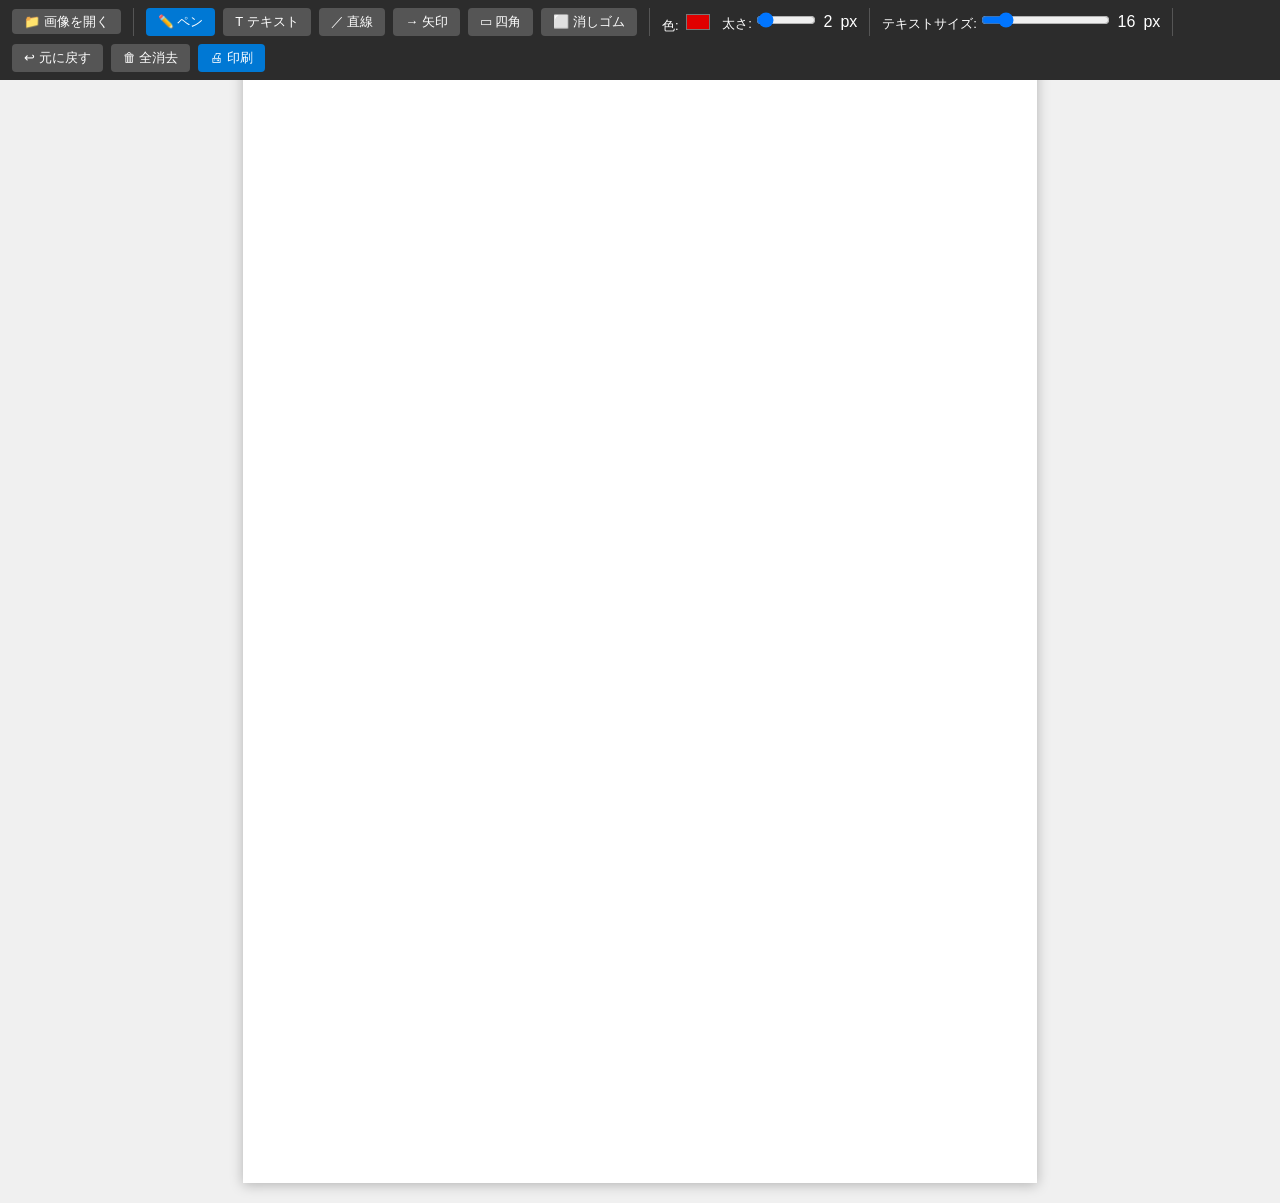
==== floor-plan-memo.html @ 285d6511 "Add A4 floor plan memo form with drawing tools A4サイズの間取り図メモページを追加。画像アップロード、ペン・テキスト・直線・矢印・四角ツール、色・太さ調" ====
<!DOCTYPE html>
<html lang="ja">
<head>
  <meta charset="utf-8">
  <meta name="viewport" content="width=device-width, initial-scale=1.0">
  <title>間取り図メモ</title>
  <style>
    * { box-sizing: border-box; margin: 0; padding: 0; }

    body {
      font-family: 'Helvetica Neue', Arial, sans-serif;
      background: #f0f0f0;
    }

    /* ツールバー（印刷時は非表示） */
    #toolbar {
      position: fixed;
      top: 0; left: 0; right: 0;
      z-index: 100;
      background: #2c2c2c;
      color: #fff;
      display: flex;
      align-items: center;
      gap: 8px;
      padding: 8px 12px;
      flex-wrap: wrap;
    }

    #toolbar label {
      font-size: 13px;
      white-space: nowrap;
    }

    #toolbar input[type="file"] { display: none; }

    .btn {
      padding: 5px 12px;
      border: none;
      border-radius: 4px;
      cursor: pointer;
      font-size: 13px;
      background: #555;
      color: #fff;
      white-space: nowrap;
    }
    .btn:hover { background: #777; }
    .btn.active { background: #0078d4; }

    .sep { width: 1px; height: 28px; background: #555; margin: 0 4px; }

    #colorPicker {
      width: 32px; height: 28px;
      border: none; border-radius: 4px;
      cursor: pointer; padding: 2px;
      background: none;
    }

    #penSize {
      width: 60px;
    }

    #textInput {
      position: fixed;
      display: none;
      z-index: 200;
      border: 2px dashed #0078d4;
      background: rgba(255,255,255,0.85);
      font-size: 14px;
      padding: 2px 4px;
      min-width: 80px;
      outline: none;
      border-radius: 2px;
    }

    /* A4キャンバス領域 */
    #canvasWrapper {
      margin: 60px auto 20px;
      width: 794px; /* A4 96dpi */
      position: relative;
      background: #fff;
      box-shadow: 0 2px 12px rgba(0,0,0,0.25);
    }

    canvas {
      display: block;
      cursor: crosshair;
    }

    /* 印刷スタイル */
    @media print {
      @page {
        size: A4 portrait;
        margin: 0;
      }

      body { background: #fff; }

      #toolbar, #textInput { display: none !important; }

      #canvasWrapper {
        margin: 0;
        box-shadow: none;
        width: 100%;
      }

      canvas {
        width: 100% !important;
        height: auto !important;
      }
    }
  </style>
</head>
<body>

<div id="toolbar">
  <label>
    <input type="file" id="fileInput" accept="image/*">
    <span class="btn" onclick="document.getElementById('fileInput').click()">📁 画像を開く</span>
  </label>

  <div class="sep"></div>

  <button class="btn active" id="btnPen" onclick="setTool('pen')">✏️ ペン</button>
  <button class="btn" id="btnText" onclick="setTool('text')">T テキスト</button>
  <button class="btn" id="btnLine" onclick="setTool('line')">／ 直線</button>
  <button class="btn" id="btnArrow" onclick="setTool('arrow')">→ 矢印</button>
  <button class="btn" id="btnRect" onclick="setTool('rect')">▭ 四角</button>
  <button class="btn" id="btnEraser" onclick="setTool('eraser')">⬜ 消しゴム</button>

  <div class="sep"></div>

  <label>色: <input type="color" id="colorPicker" value="#e00000"></label>
  <label>太さ: <input type="range" id="penSize" min="1" max="20" value="2"></label>
  <span id="sizeVal">2</span>px

  <div class="sep"></div>

  <label>テキストサイズ: <input type="range" id="fontSize" min="10" max="48" value="16"></label>
  <span id="fontSizeVal">16</span>px

  <div class="sep"></div>

  <button class="btn" onclick="undo()">↩ 元に戻す</button>
  <button class="btn" onclick="clearAll()">🗑 全消去</button>
  <button class="btn" style="background:#0078d4;" onclick="window.print()">🖨 印刷</button>
</div>

<div id="canvasWrapper">
  <canvas id="canvas" width="794" height="1123"></canvas>
</div>

<input id="textInput" type="text" placeholder="テキストを入力...">

<script>
  const canvas = document.getElementById('canvas');
  const ctx = canvas.getContext('2d');
  const A4_W = 794, A4_H = 1123;

  let tool = 'pen';
  let drawing = false;
  let startX, startY;
  let snapshot; // for shapes/lines
  let history = [];
  let bgImage = null;

  const colorPicker = document.getElementById('colorPicker');
  const penSizeSlider = document.getElementById('penSize');
  const fontSizeSlider = document.getElementById('fontSize');
  const textInput = document.getElementById('textInput');

  penSizeSlider.addEventListener('input', () => {
    document.getElementById('sizeVal').textContent = penSizeSlider.value;
  });
  fontSizeSlider.addEventListener('input', () => {
    document.getElementById('fontSizeVal').textContent = fontSizeSlider.value;
  });

  // 初期背景（白）
  function initCanvas() {
    ctx.fillStyle = '#fff';
    ctx.fillRect(0, 0, A4_W, A4_H);
    if (bgImage) {
      const scale = Math.min(A4_W / bgImage.width, A4_H / bgImage.height);
      const w = bgImage.width * scale;
      const h = bgImage.height * scale;
      const x = (A4_W - w) / 2;
      const y = (A4_H - h) / 2;
      ctx.drawImage(bgImage, x, y, w, h);
    }
    saveHistory();
  }
  initCanvas();

  // 画像読み込み
  document.getElementById('fileInput').addEventListener('change', e => {
    const file = e.target.files[0];
    if (!file) return;
    const reader = new FileReader();
    reader.onload = ev => {
      const img = new Image();
      img.onload = () => {
        bgImage = img;
        history = [];
        initCanvas();
      };
      img.src = ev.target.result;
    };
    reader.readAsDataURL(file);
    e.target.value = '';
  });

  function setTool(t) {
    tool = t;
    document.querySelectorAll('#toolbar .btn').forEach(b => b.classList.remove('active'));
    document.getElementById('btn' + t.charAt(0).toUpperCase() + t.slice(1)).classList.add('active');
    canvas.style.cursor = t === 'eraser' ? 'cell' : t === 'text' ? 'text' : 'crosshair';
  }

  function getPos(e) {
    const rect = canvas.getBoundingClientRect();
    const scaleX = A4_W / rect.width;
    const scaleY = A4_H / rect.height;
    const clientX = e.touches ? e.touches[0].clientX : e.clientX;
    const clientY = e.touches ? e.touches[0].clientY : e.clientY;
    return {
      x: (clientX - rect.left) * scaleX,
      y: (clientY - rect.top) * scaleY
    };
  }

  function saveHistory() {
    history.push(canvas.toDataURL());
    if (history.length > 30) history.shift();
  }

  function undo() {
    if (history.length <= 1) return;
    history.pop();
    const img = new Image();
    img.onload = () => {
      ctx.clearRect(0, 0, A4_W, A4_H);
      ctx.drawImage(img, 0, 0);
    };
    img.src = history[history.length - 1];
  }

  function clearAll() {
    if (!confirm('書き込みをすべて消去しますか？')) return;
    bgImage = null;
    history = [];
    initCanvas();
  }

  // ---- 描画イベント ----
  canvas.addEventListener('mousedown', onDown);
  canvas.addEventListener('mousemove', onMove);
  canvas.addEventListener('mouseup', onUp);
  canvas.addEventListener('touchstart', e => { e.preventDefault(); onDown(e); }, { passive: false });
  canvas.addEventListener('touchmove', e => { e.preventDefault(); onMove(e); }, { passive: false });
  canvas.addEventListener('touchend', e => { e.preventDefault(); onUp(e); }, { passive: false });

  function onDown(e) {
    const pos = getPos(e);

    if (tool === 'text') {
      showTextInput(pos.x, pos.y);
      return;
    }

    drawing = true;
    startX = pos.x;
    startY = pos.y;

    if (tool === 'pen' || tool === 'eraser') {
      ctx.beginPath();
      ctx.moveTo(startX, startY);
    } else {
      snapshot = ctx.getImageData(0, 0, A4_W, A4_H);
    }
  }

  function onMove(e) {
    if (!drawing) return;
    const pos = getPos(e);

    if (tool === 'pen') {
      ctx.lineWidth = penSizeSlider.value;
      ctx.strokeStyle = colorPicker.value;
      ctx.lineCap = 'round';
      ctx.lineJoin = 'round';
      ctx.lineTo(pos.x, pos.y);
      ctx.stroke();
    } else if (tool === 'eraser') {
      ctx.lineWidth = parseInt(penSizeSlider.value) * 5;
      ctx.strokeStyle = '#fff';
      ctx.lineCap = 'round';
      ctx.lineJoin = 'round';
      ctx.lineTo(pos.x, pos.y);
      ctx.stroke();
    } else {
      ctx.putImageData(snapshot, 0, 0);
      drawShape(tool, startX, startY, pos.x, pos.y);
    }
  }

  function onUp(e) {
    if (!drawing) return;
    drawing = false;
    saveHistory();
  }

  function drawShape(type, x1, y1, x2, y2) {
    ctx.strokeStyle = colorPicker.value;
    ctx.fillStyle = colorPicker.value;
    ctx.lineWidth = penSizeSlider.value;
    ctx.lineCap = 'round';
    ctx.lineJoin = 'round';

    if (type === 'line') {
      ctx.beginPath();
      ctx.moveTo(x1, y1);
      ctx.lineTo(x2, y2);
      ctx.stroke();
    } else if (type === 'arrow') {
      drawArrow(x1, y1, x2, y2);
    } else if (type === 'rect') {
      ctx.beginPath();
      ctx.strokeRect(x1, y1, x2 - x1, y2 - y1);
    }
  }

  function drawArrow(x1, y1, x2, y2) {
    const headLen = 14 + parseInt(penSizeSlider.value) * 2;
    const angle = Math.atan2(y2 - y1, x2 - x1);
    ctx.beginPath();
    ctx.moveTo(x1, y1);
    ctx.lineTo(x2, y2);
    ctx.stroke();
    ctx.beginPath();
    ctx.moveTo(x2, y2);
    ctx.lineTo(x2 - headLen * Math.cos(angle - Math.PI / 6), y2 - headLen * Math.sin(angle - Math.PI / 6));
    ctx.lineTo(x2 - headLen * Math.cos(angle + Math.PI / 6), y2 - headLen * Math.sin(angle + Math.PI / 6));
    ctx.closePath();
    ctx.fill();
  }

  // ---- テキスト入力 ----
  let textCanvasX, textCanvasY;

  function showTextInput(cx, cy) {
    textCanvasX = cx;
    textCanvasY = cy;

    const rect = canvas.getBoundingClientRect();
    const scaleX = rect.width / A4_W;
    const scaleY = rect.height / A4_H;

    textInput.style.display = 'block';
    textInput.style.left = (rect.left + cx * scaleX) + 'px';
    textInput.style.top = (rect.top + cy * scaleY + window.scrollY) + 'px';
    textInput.style.fontSize = fontSizeSlider.value + 'px';
    textInput.value = '';
    textInput.focus();
  }

  textInput.addEventListener('keydown', e => {
    if (e.key === 'Enter') commitText();
    if (e.key === 'Escape') textInput.style.display = 'none';
  });

  textInput.addEventListener('blur', () => {
    if (textInput.value.trim()) commitText();
    else textInput.style.display = 'none';
  });

  function commitText() {
    const text = textInput.value.trim();
    textInput.style.display = 'none';
    if (!text) return;
    const size = parseInt(fontSizeSlider.value);
    ctx.font = `bold ${size}px sans-serif`;
    ctx.fillStyle = colorPicker.value;
    ctx.fillText(text, textCanvasX, textCanvasY + size);
    saveHistory();
  }
</script>
</body>
</html>
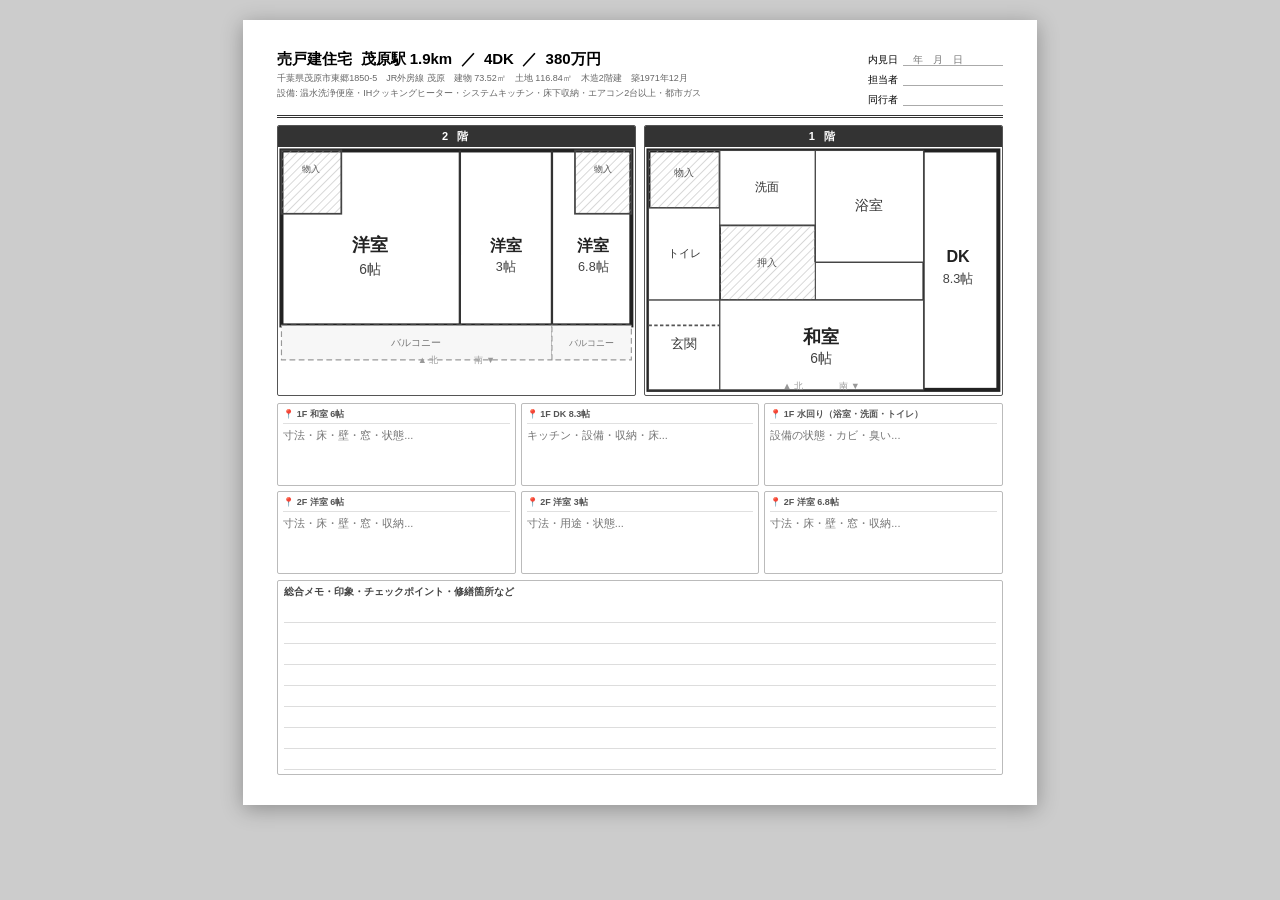
==== commit f2aa3484: "Redraw floor plan memo form for Mobara 4DK property 物件の間取り図（1F・2F）をSVGで再現。各部屋のメモ欄・総合メモ欄・内見日/担当者入力付きA" ====
--- a/floor-plan-memo.html
+++ b/floor-plan-memo.html
@@ -2,387 +2,314 @@
 <html lang="ja">
 <head>
   <meta charset="utf-8">
-  <meta name="viewport" content="width=device-width, initial-scale=1.0">
-  <title>間取り図メモ</title>
+  <title>間取り図メモ — 茂原 4DK 380万円</title>
   <style>
+    @page { size: A4 portrait; margin: 8mm; }
     * { box-sizing: border-box; margin: 0; padding: 0; }
 
     body {
-      font-family: 'Helvetica Neue', Arial, sans-serif;
-      background: #f0f0f0;
-    }
-
-    /* ツールバー（印刷時は非表示） */
-    #toolbar {
-      position: fixed;
-      top: 0; left: 0; right: 0;
-      z-index: 100;
-      background: #2c2c2c;
+      font-family: 'Meiryo', 'Hiragino Kaku Gothic ProN', Arial, sans-serif;
+      background: #ccc;
+      display: flex;
+      justify-content: center;
+      padding: 20px;
+      font-size: 12px;
+    }
+
+    .a4 {
+      width: 210mm;
+      background: #fff;
+      padding: 8mm 9mm;
+      box-shadow: 0 4px 20px rgba(0,0,0,.3);
+    }
+
+    /* ─── HEADER ─── */
+    .hd {
+      display: flex;
+      justify-content: space-between;
+      align-items: flex-start;
+      border-bottom: 3px double #333;
+      padding-bottom: 5px;
+      margin-bottom: 7px;
+    }
+    .hd-l h1 { font-size: 15px; }
+    .hd-l .sub { font-size: 9px; color: #666; margin-top: 2px; line-height: 1.6; }
+    .hd-r { font-size: 10px; line-height: 2; text-align: right; white-space: nowrap; }
+    .hd-r input {
+      border: none; border-bottom: 1px solid #aaa;
+      outline: none; font-size: 10px;
+      font-family: inherit; width: 100px;
+    }
+
+    /* ─── FLOOR PLANS ─── */
+    .plans {
+      display: flex;
+      gap: 8px;
+      margin-bottom: 7px;
+    }
+    .plan {
+      flex: 1;
+      border: 1.5px solid #555;
+      border-radius: 2px;
+      overflow: hidden;
+    }
+    .plan-title {
+      background: #333;
       color: #fff;
-      display: flex;
-      align-items: center;
-      gap: 8px;
-      padding: 8px 12px;
-      flex-wrap: wrap;
-    }
-
-    #toolbar label {
-      font-size: 13px;
-      white-space: nowrap;
-    }
-
-    #toolbar input[type="file"] { display: none; }
-
-    .btn {
-      padding: 5px 12px;
+      text-align: center;
+      font-size: 11px;
+      font-weight: bold;
+      padding: 3px 0;
+      letter-spacing: 3px;
+    }
+    .plan svg { display: block; width: 100%; }
+
+    /* ─── ROOM MEMO ─── */
+    .room-grid {
+      display: grid;
+      grid-template-columns: repeat(3, 1fr);
+      gap: 5px;
+      margin-bottom: 6px;
+    }
+    .rm {
+      border: 1px solid #bbb;
+      border-radius: 2px;
+      padding: 4px 5px;
+    }
+    .rm-hd {
+      font-size: 9px;
+      font-weight: bold;
+      color: #555;
+      border-bottom: 1px solid #e0e0e0;
+      padding-bottom: 2px;
+      margin-bottom: 3px;
+    }
+    .rm textarea {
+      width: 100%;
       border: none;
-      border-radius: 4px;
-      cursor: pointer;
-      font-size: 13px;
-      background: #555;
-      color: #fff;
-      white-space: nowrap;
-    }
-    .btn:hover { background: #777; }
-    .btn.active { background: #0078d4; }
-
-    .sep { width: 1px; height: 28px; background: #555; margin: 0 4px; }
-
-    #colorPicker {
-      width: 32px; height: 28px;
-      border: none; border-radius: 4px;
-      cursor: pointer; padding: 2px;
-      background: none;
-    }
-
-    #penSize {
-      width: 60px;
-    }
-
-    #textInput {
-      position: fixed;
-      display: none;
-      z-index: 200;
-      border: 2px dashed #0078d4;
-      background: rgba(255,255,255,0.85);
-      font-size: 14px;
-      padding: 2px 4px;
-      min-width: 80px;
       outline: none;
+      resize: none;
+      font-family: inherit;
+      font-size: 11px;
+      line-height: 1.55;
+      background: transparent;
+    }
+
+    /* ─── GENERAL MEMO ─── */
+    .notes {
+      border: 1px solid #bbb;
       border-radius: 2px;
-    }
-
-    /* A4キャンバス領域 */
-    #canvasWrapper {
-      margin: 60px auto 20px;
-      width: 794px; /* A4 96dpi */
-      position: relative;
-      background: #fff;
-      box-shadow: 0 2px 12px rgba(0,0,0,0.25);
-    }
-
-    canvas {
+      padding: 4px 6px;
+    }
+    .notes-hd {
+      font-size: 10px;
+      font-weight: bold;
+      color: #444;
+      margin-bottom: 3px;
+    }
+    .nl {
       display: block;
-      cursor: crosshair;
-    }
-
-    /* 印刷スタイル */
+      width: 100%;
+      border: none;
+      border-bottom: 1px solid #ddd;
+      outline: none;
+      font-family: inherit;
+      font-size: 12px;
+      padding: 3px 2px;
+      background: transparent;
+    }
+
     @media print {
-      @page {
-        size: A4 portrait;
-        margin: 0;
-      }
-
-      body { background: #fff; }
-
-      #toolbar, #textInput { display: none !important; }
-
-      #canvasWrapper {
-        margin: 0;
-        box-shadow: none;
-        width: 100%;
-      }
-
-      canvas {
-        width: 100% !important;
-        height: auto !important;
-      }
+      body { background: #fff; padding: 0; }
+      .a4 { box-shadow: none; }
     }
   </style>
 </head>
 <body>
-
-<div id="toolbar">
-  <label>
-    <input type="file" id="fileInput" accept="image/*">
-    <span class="btn" onclick="document.getElementById('fileInput').click()">📁 画像を開く</span>
-  </label>
-
-  <div class="sep"></div>
-
-  <button class="btn active" id="btnPen" onclick="setTool('pen')">✏️ ペン</button>
-  <button class="btn" id="btnText" onclick="setTool('text')">T テキスト</button>
-  <button class="btn" id="btnLine" onclick="setTool('line')">／ 直線</button>
-  <button class="btn" id="btnArrow" onclick="setTool('arrow')">→ 矢印</button>
-  <button class="btn" id="btnRect" onclick="setTool('rect')">▭ 四角</button>
-  <button class="btn" id="btnEraser" onclick="setTool('eraser')">⬜ 消しゴム</button>
-
-  <div class="sep"></div>
-
-  <label>色: <input type="color" id="colorPicker" value="#e00000"></label>
-  <label>太さ: <input type="range" id="penSize" min="1" max="20" value="2"></label>
-  <span id="sizeVal">2</span>px
-
-  <div class="sep"></div>
-
-  <label>テキストサイズ: <input type="range" id="fontSize" min="10" max="48" value="16"></label>
-  <span id="fontSizeVal">16</span>px
-
-  <div class="sep"></div>
-
-  <button class="btn" onclick="undo()">↩ 元に戻す</button>
-  <button class="btn" onclick="clearAll()">🗑 全消去</button>
-  <button class="btn" style="background:#0078d4;" onclick="window.print()">🖨 印刷</button>
-</div>
-
-<div id="canvasWrapper">
-  <canvas id="canvas" width="794" height="1123"></canvas>
-</div>
-
-<input id="textInput" type="text" placeholder="テキストを入力...">
-
-<script>
-  const canvas = document.getElementById('canvas');
-  const ctx = canvas.getContext('2d');
-  const A4_W = 794, A4_H = 1123;
-
-  let tool = 'pen';
-  let drawing = false;
-  let startX, startY;
-  let snapshot; // for shapes/lines
-  let history = [];
-  let bgImage = null;
-
-  const colorPicker = document.getElementById('colorPicker');
-  const penSizeSlider = document.getElementById('penSize');
-  const fontSizeSlider = document.getElementById('fontSize');
-  const textInput = document.getElementById('textInput');
-
-  penSizeSlider.addEventListener('input', () => {
-    document.getElementById('sizeVal').textContent = penSizeSlider.value;
-  });
-  fontSizeSlider.addEventListener('input', () => {
-    document.getElementById('fontSizeVal').textContent = fontSizeSlider.value;
-  });
-
-  // 初期背景（白）
-  function initCanvas() {
-    ctx.fillStyle = '#fff';
-    ctx.fillRect(0, 0, A4_W, A4_H);
-    if (bgImage) {
-      const scale = Math.min(A4_W / bgImage.width, A4_H / bgImage.height);
-      const w = bgImage.width * scale;
-      const h = bgImage.height * scale;
-      const x = (A4_W - w) / 2;
-      const y = (A4_H - h) / 2;
-      ctx.drawImage(bgImage, x, y, w, h);
-    }
-    saveHistory();
-  }
-  initCanvas();
-
-  // 画像読み込み
-  document.getElementById('fileInput').addEventListener('change', e => {
-    const file = e.target.files[0];
-    if (!file) return;
-    const reader = new FileReader();
-    reader.onload = ev => {
-      const img = new Image();
-      img.onload = () => {
-        bgImage = img;
-        history = [];
-        initCanvas();
-      };
-      img.src = ev.target.result;
-    };
-    reader.readAsDataURL(file);
-    e.target.value = '';
-  });
-
-  function setTool(t) {
-    tool = t;
-    document.querySelectorAll('#toolbar .btn').forEach(b => b.classList.remove('active'));
-    document.getElementById('btn' + t.charAt(0).toUpperCase() + t.slice(1)).classList.add('active');
-    canvas.style.cursor = t === 'eraser' ? 'cell' : t === 'text' ? 'text' : 'crosshair';
-  }
-
-  function getPos(e) {
-    const rect = canvas.getBoundingClientRect();
-    const scaleX = A4_W / rect.width;
-    const scaleY = A4_H / rect.height;
-    const clientX = e.touches ? e.touches[0].clientX : e.clientX;
-    const clientY = e.touches ? e.touches[0].clientY : e.clientY;
-    return {
-      x: (clientX - rect.left) * scaleX,
-      y: (clientY - rect.top) * scaleY
-    };
-  }
-
-  function saveHistory() {
-    history.push(canvas.toDataURL());
-    if (history.length > 30) history.shift();
-  }
-
-  function undo() {
-    if (history.length <= 1) return;
-    history.pop();
-    const img = new Image();
-    img.onload = () => {
-      ctx.clearRect(0, 0, A4_W, A4_H);
-      ctx.drawImage(img, 0, 0);
-    };
-    img.src = history[history.length - 1];
-  }
-
-  function clearAll() {
-    if (!confirm('書き込みをすべて消去しますか？')) return;
-    bgImage = null;
-    history = [];
-    initCanvas();
-  }
-
-  // ---- 描画イベント ----
-  canvas.addEventListener('mousedown', onDown);
-  canvas.addEventListener('mousemove', onMove);
-  canvas.addEventListener('mouseup', onUp);
-  canvas.addEventListener('touchstart', e => { e.preventDefault(); onDown(e); }, { passive: false });
-  canvas.addEventListener('touchmove', e => { e.preventDefault(); onMove(e); }, { passive: false });
-  canvas.addEventListener('touchend', e => { e.preventDefault(); onUp(e); }, { passive: false });
-
-  function onDown(e) {
-    const pos = getPos(e);
-
-    if (tool === 'text') {
-      showTextInput(pos.x, pos.y);
-      return;
-    }
-
-    drawing = true;
-    startX = pos.x;
-    startY = pos.y;
-
-    if (tool === 'pen' || tool === 'eraser') {
-      ctx.beginPath();
-      ctx.moveTo(startX, startY);
-    } else {
-      snapshot = ctx.getImageData(0, 0, A4_W, A4_H);
-    }
-  }
-
-  function onMove(e) {
-    if (!drawing) return;
-    const pos = getPos(e);
-
-    if (tool === 'pen') {
-      ctx.lineWidth = penSizeSlider.value;
-      ctx.strokeStyle = colorPicker.value;
-      ctx.lineCap = 'round';
-      ctx.lineJoin = 'round';
-      ctx.lineTo(pos.x, pos.y);
-      ctx.stroke();
-    } else if (tool === 'eraser') {
-      ctx.lineWidth = parseInt(penSizeSlider.value) * 5;
-      ctx.strokeStyle = '#fff';
-      ctx.lineCap = 'round';
-      ctx.lineJoin = 'round';
-      ctx.lineTo(pos.x, pos.y);
-      ctx.stroke();
-    } else {
-      ctx.putImageData(snapshot, 0, 0);
-      drawShape(tool, startX, startY, pos.x, pos.y);
-    }
-  }
-
-  function onUp(e) {
-    if (!drawing) return;
-    drawing = false;
-    saveHistory();
-  }
-
-  function drawShape(type, x1, y1, x2, y2) {
-    ctx.strokeStyle = colorPicker.value;
-    ctx.fillStyle = colorPicker.value;
-    ctx.lineWidth = penSizeSlider.value;
-    ctx.lineCap = 'round';
-    ctx.lineJoin = 'round';
-
-    if (type === 'line') {
-      ctx.beginPath();
-      ctx.moveTo(x1, y1);
-      ctx.lineTo(x2, y2);
-      ctx.stroke();
-    } else if (type === 'arrow') {
-      drawArrow(x1, y1, x2, y2);
-    } else if (type === 'rect') {
-      ctx.beginPath();
-      ctx.strokeRect(x1, y1, x2 - x1, y2 - y1);
-    }
-  }
-
-  function drawArrow(x1, y1, x2, y2) {
-    const headLen = 14 + parseInt(penSizeSlider.value) * 2;
-    const angle = Math.atan2(y2 - y1, x2 - x1);
-    ctx.beginPath();
-    ctx.moveTo(x1, y1);
-    ctx.lineTo(x2, y2);
-    ctx.stroke();
-    ctx.beginPath();
-    ctx.moveTo(x2, y2);
-    ctx.lineTo(x2 - headLen * Math.cos(angle - Math.PI / 6), y2 - headLen * Math.sin(angle - Math.PI / 6));
-    ctx.lineTo(x2 - headLen * Math.cos(angle + Math.PI / 6), y2 - headLen * Math.sin(angle + Math.PI / 6));
-    ctx.closePath();
-    ctx.fill();
-  }
-
-  // ---- テキスト入力 ----
-  let textCanvasX, textCanvasY;
-
-  function showTextInput(cx, cy) {
-    textCanvasX = cx;
-    textCanvasY = cy;
-
-    const rect = canvas.getBoundingClientRect();
-    const scaleX = rect.width / A4_W;
-    const scaleY = rect.height / A4_H;
-
-    textInput.style.display = 'block';
-    textInput.style.left = (rect.left + cx * scaleX) + 'px';
-    textInput.style.top = (rect.top + cy * scaleY + window.scrollY) + 'px';
-    textInput.style.fontSize = fontSizeSlider.value + 'px';
-    textInput.value = '';
-    textInput.focus();
-  }
-
-  textInput.addEventListener('keydown', e => {
-    if (e.key === 'Enter') commitText();
-    if (e.key === 'Escape') textInput.style.display = 'none';
-  });
-
-  textInput.addEventListener('blur', () => {
-    if (textInput.value.trim()) commitText();
-    else textInput.style.display = 'none';
-  });
-
-  function commitText() {
-    const text = textInput.value.trim();
-    textInput.style.display = 'none';
-    if (!text) return;
-    const size = parseInt(fontSizeSlider.value);
-    ctx.font = `bold ${size}px sans-serif`;
-    ctx.fillStyle = colorPicker.value;
-    ctx.fillText(text, textCanvasX, textCanvasY + size);
-    saveHistory();
-  }
-</script>
+<div class="a4">
+
+  <!-- ══ HEADER ══ -->
+  <div class="hd">
+    <div class="hd-l">
+      <h1>売戸建住宅 &nbsp;茂原駅 1.9km &nbsp;／&nbsp; 4DK &nbsp;／&nbsp; 380万円</h1>
+      <div class="sub">
+        千葉県茂原市東郷1850-5　JR外房線 茂原　建物 73.52㎡　土地 116.84㎡　木造2階建　築1971年12月<br>
+        設備: 温水洗浄便座・IHクッキングヒーター・システムキッチン・床下収納・エアコン2台以上・都市ガス
+      </div>
+    </div>
+    <div class="hd-r">
+      内見日&ensp;<input type="text" placeholder="　年　月　日"><br>
+      担当者&ensp;<input type="text" placeholder=""><br>
+      同行者&ensp;<input type="text" placeholder="">
+    </div>
+  </div>
+
+  <!-- ══ FLOOR PLANS ══ -->
+  <div class="plans">
+
+    <!-- ── 2F ── -->
+    <div class="plan">
+      <div class="plan-title">2 階</div>
+      <svg viewBox="0 0 310 190" xmlns="http://www.w3.org/2000/svg">
+        <defs>
+          <pattern id="hc" width="5" height="5" patternUnits="userSpaceOnUse" patternTransform="rotate(45)">
+            <line x1="0" y1="0" x2="0" y2="5" stroke="#bbb" stroke-width="1"/>
+          </pattern>
+        </defs>
+
+        <!-- 外壁 -->
+        <rect x="3" y="3" width="304" height="152" fill="white" stroke="#222" stroke-width="3.5"/>
+
+        <!-- 間仕切り縦線 -->
+        <line x1="158" y1="3" x2="158" y2="155" stroke="#333" stroke-width="2"/>
+        <line x1="238" y1="3" x2="238" y2="155" stroke="#333" stroke-width="2"/>
+
+        <!-- 物入 左上 -->
+        <rect x="3" y="3" width="52" height="55" fill="url(#hc)" stroke="#444" stroke-width="1.5"/>
+        <text x="29" y="22" text-anchor="middle" font-size="8" fill="#555">物入</text>
+
+        <!-- 物入 右上 -->
+        <rect x="258" y="3" width="49" height="55" fill="url(#hc)" stroke="#444" stroke-width="1.5"/>
+        <text x="282" y="22" text-anchor="middle" font-size="8" fill="#555">物入</text>
+
+        <!-- 洋室 6帖 -->
+        <text x="80" y="90" text-anchor="middle" font-size="16" font-weight="bold" fill="#222">洋室</text>
+        <text x="80" y="110" text-anchor="middle" font-size="12" fill="#444">6帖</text>
+
+        <!-- 洋室 3帖 -->
+        <text x="198" y="90" text-anchor="middle" font-size="14" font-weight="bold" fill="#222">洋室</text>
+        <text x="198" y="108" text-anchor="middle" font-size="11" fill="#444">3帖</text>
+
+        <!-- 洋室 6.8帖 -->
+        <text x="274" y="90" text-anchor="middle" font-size="14" font-weight="bold" fill="#222">洋室</text>
+        <text x="274" y="108" text-anchor="middle" font-size="11" fill="#444">6.8帖</text>
+
+        <!-- バルコニー1（点線） -->
+        <rect x="3" y="155" width="235" height="30" fill="#f7f7f7" stroke="#999" stroke-width="1" stroke-dasharray="5,3"/>
+        <text x="120" y="173" text-anchor="middle" font-size="9" fill="#777">バルコニー</text>
+
+        <!-- バルコニー2（点線） -->
+        <rect x="238" y="155" width="69" height="30" fill="#f7f7f7" stroke="#999" stroke-width="1" stroke-dasharray="5,3"/>
+        <text x="272" y="173" text-anchor="middle" font-size="8" fill="#777">バルコニー</text>
+
+        <!-- 方角ラベル -->
+        <text x="155" y="188" text-anchor="middle" font-size="8" fill="#999">▲ 北　　　　南 ▼</text>
+      </svg>
+    </div>
+
+    <!-- ── 1F ── -->
+    <div class="plan">
+      <div class="plan-title">1 階</div>
+      <svg viewBox="0 0 310 215" xmlns="http://www.w3.org/2000/svg">
+        <defs>
+          <pattern id="hc2" width="5" height="5" patternUnits="userSpaceOnUse" patternTransform="rotate(45)">
+            <line x1="0" y1="0" x2="0" y2="5" stroke="#bbb" stroke-width="1"/>
+          </pattern>
+        </defs>
+
+        <!-- 外壁 -->
+        <rect x="3" y="3" width="304" height="208" fill="white" stroke="#222" stroke-width="3.5"/>
+
+        <!-- 縦仕切り: 左列 | 中央 -->
+        <line x1="65" y1="3" x2="65" y2="211" stroke="#333" stroke-width="2"/>
+        <!-- 縦仕切り: 中央 | DK -->
+        <line x1="242" y1="3" x2="242" y2="211" stroke="#333" stroke-width="2"/>
+        <!-- 横仕切り（左列）: 物入|トイレ -->
+        <line x1="3" y1="53" x2="65" y2="53" stroke="#333" stroke-width="1.5"/>
+        <!-- 横仕切り（左列）: トイレ|玄関 -->
+        <line x1="3" y1="133" x2="65" y2="133" stroke="#333" stroke-width="1.5"/>
+        <!-- 横仕切り（中央上部）: 洗面|浴室の高さ違い対応 -->
+        <line x1="65" y1="68" x2="148" y2="68" stroke="#333" stroke-width="1.5"/>
+        <!-- 洗面と浴室の縦仕切り -->
+        <line x1="148" y1="3" x2="148" y2="100" stroke="#333" stroke-width="1.5"/>
+        <!-- 浴室下 / 押入上境界 -->
+        <line x1="148" y1="100" x2="242" y2="100" stroke="#333" stroke-width="1.5"/>
+        <!-- 押入下 / 和室上境界 -->
+        <line x1="65" y1="133" x2="242" y2="133" stroke="#333" stroke-width="1.5"/>
+
+        <!-- 物入 左上 -->
+        <rect x="3" y="3" width="62" height="50" fill="url(#hc2)" stroke="#444" stroke-width="1"/>
+        <text x="34" y="25" text-anchor="middle" font-size="8.5" fill="#555">物入</text>
+
+        <!-- トイレ -->
+        <rect x="3" y="53" width="62" height="80" fill="white" stroke="#444" stroke-width="1"/>
+        <text x="34" y="96" text-anchor="middle" font-size="9.5" fill="#333">トイレ</text>
+
+        <!-- 玄関 -->
+        <rect x="3" y="133" width="62" height="78" fill="white" stroke="#444" stroke-width="1"/>
+        <text x="34" y="175" text-anchor="middle" font-size="11" fill="#333">玄関</text>
+        <!-- 上がり框 -->
+        <line x1="3" y1="155" x2="65" y2="155" stroke="#555" stroke-width="1.5" stroke-dasharray="3,2"/>
+
+        <!-- 洗面 -->
+        <rect x="65" y="3" width="83" height="65" fill="white" stroke="#444" stroke-width="1"/>
+        <text x="106" y="38" text-anchor="middle" font-size="10.5" fill="#333">洗面</text>
+
+        <!-- 浴室 -->
+        <rect x="148" y="3" width="94" height="97" fill="white" stroke="#444" stroke-width="1"/>
+        <text x="195" y="55" text-anchor="middle" font-size="12" fill="#333">浴室</text>
+
+        <!-- 押入 -->
+        <rect x="65" y="68" width="83" height="65" fill="url(#hc2)" stroke="#444" stroke-width="1"/>
+        <text x="106" y="103" text-anchor="middle" font-size="9" fill="#555">押入</text>
+
+        <!-- 和室 6帖 -->
+        <rect x="65" y="133" width="177" height="78" fill="white" stroke="#444" stroke-width="1"/>
+        <text x="153" y="170" text-anchor="middle" font-size="16" font-weight="bold" fill="#222">和室</text>
+        <text x="153" y="188" text-anchor="middle" font-size="12" fill="#444">6帖</text>
+
+        <!-- DK 8.3帖 -->
+        <text x="272" y="100" text-anchor="middle" font-size="14" font-weight="bold" fill="#222">DK</text>
+        <text x="272" y="118" text-anchor="middle" font-size="11" fill="#444">8.3帖</text>
+
+        <!-- 方角ラベル -->
+        <text x="153" y="210" text-anchor="middle" font-size="8" fill="#999">▲ 北　　　　南 ▼</text>
+      </svg>
+    </div>
+
+  </div><!-- /plans -->
+
+  <!-- ══ ROOM MEMOS ══ -->
+  <div class="room-grid">
+    <div class="rm">
+      <div class="rm-hd">📍 1F 和室 6帖</div>
+      <textarea rows="3" placeholder="寸法・床・壁・窓・状態..."></textarea>
+    </div>
+    <div class="rm">
+      <div class="rm-hd">📍 1F DK 8.3帖</div>
+      <textarea rows="3" placeholder="キッチン・設備・収納・床..."></textarea>
+    </div>
+    <div class="rm">
+      <div class="rm-hd">📍 1F 水回り（浴室・洗面・トイレ）</div>
+      <textarea rows="3" placeholder="設備の状態・カビ・臭い..."></textarea>
+    </div>
+    <div class="rm">
+      <div class="rm-hd">📍 2F 洋室 6帖</div>
+      <textarea rows="3" placeholder="寸法・床・壁・窓・収納..."></textarea>
+    </div>
+    <div class="rm">
+      <div class="rm-hd">📍 2F 洋室 3帖</div>
+      <textarea rows="3" placeholder="寸法・用途・状態..."></textarea>
+    </div>
+    <div class="rm">
+      <div class="rm-hd">📍 2F 洋室 6.8帖</div>
+      <textarea rows="3" placeholder="寸法・床・壁・窓・収納..."></textarea>
+    </div>
+  </div>
+
+  <!-- ══ GENERAL MEMO ══ -->
+  <div class="notes">
+    <div class="notes-hd">総合メモ・印象・チェックポイント・修繕箇所など</div>
+    <input type="text" class="nl" placeholder="">
+    <input type="text" class="nl">
+    <input type="text" class="nl">
+    <input type="text" class="nl">
+    <input type="text" class="nl">
+    <input type="text" class="nl">
+    <input type="text" class="nl">
+    <input type="text" class="nl">
+  </div>
+
+</div><!-- /a4 -->
 </body>
 </html>
